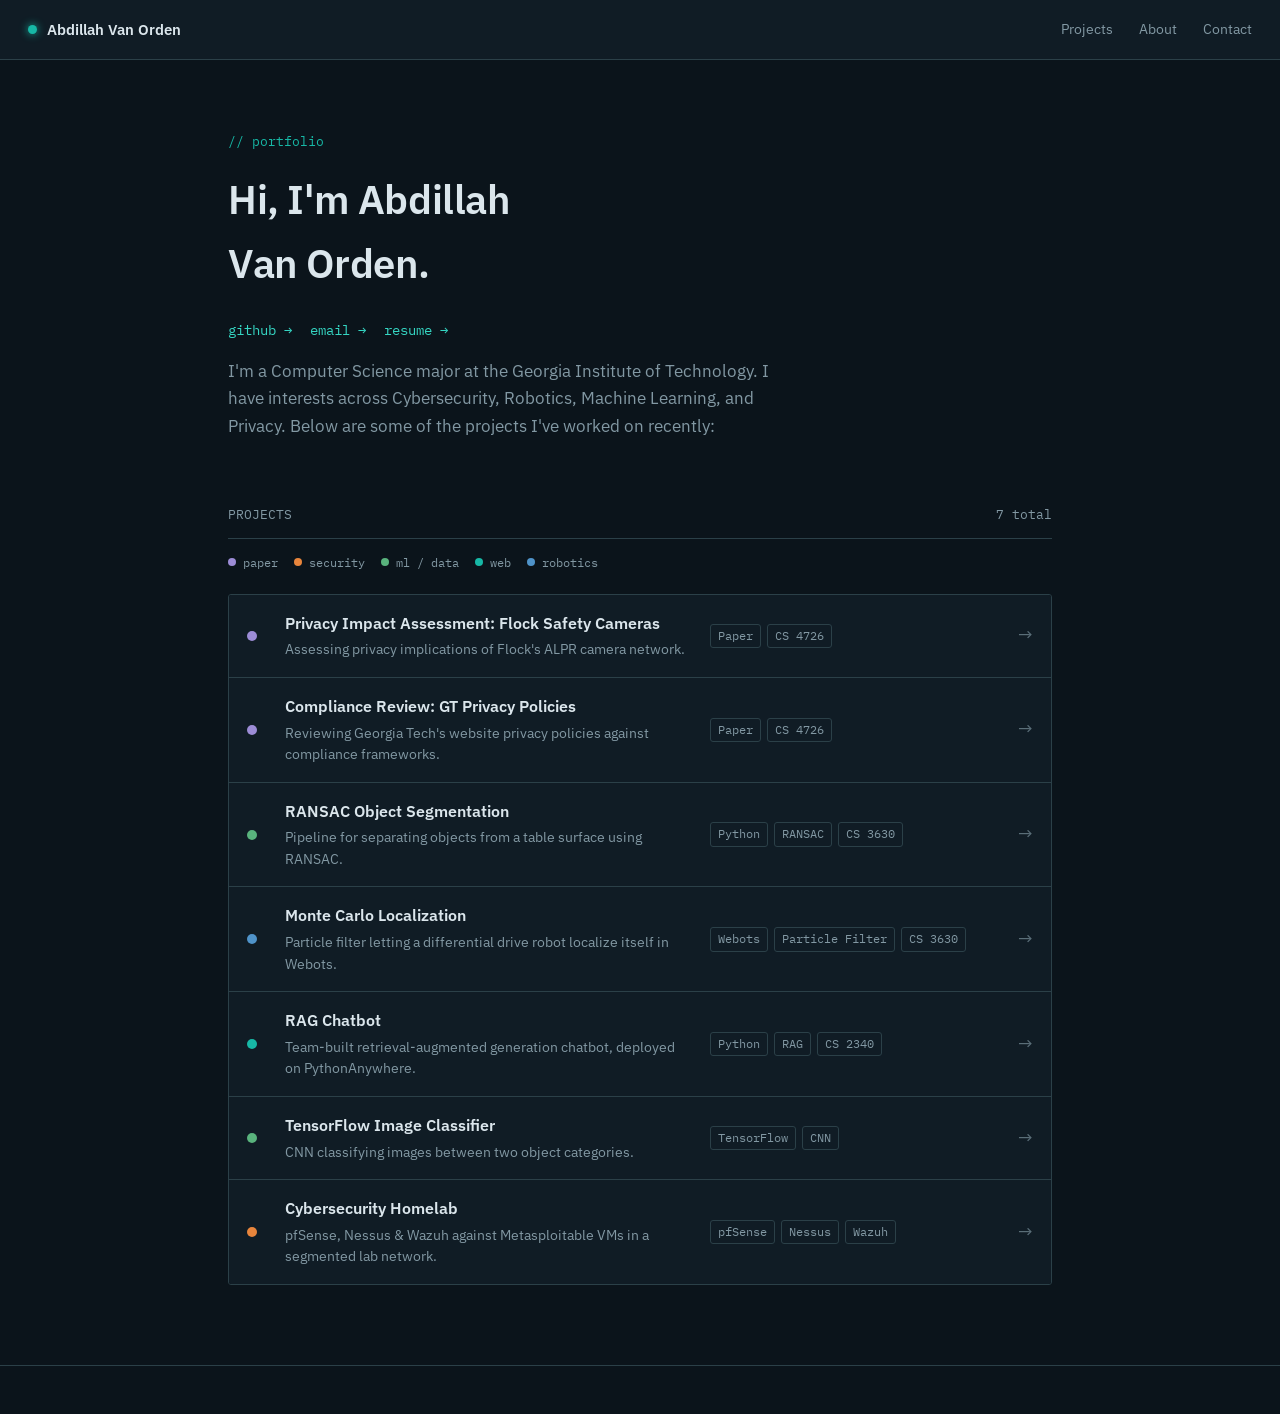
==== index.html @ fdf18fa0 "Update portfolio site" ====
<!DOCTYPE html>
<html lang="en">
<head>
<meta charset="UTF-8">
<meta name="viewport" content="width=device-width, initial-scale=1.0">
<title>Abdillah Van Orden - Portfolio</title>
<meta name="description" content="Projects and work by Abdillah Van Orden.">
<link rel="preconnect" href="https://fonts.googleapis.com">
<link href="https://fonts.googleapis.com/css2?family=IBM+Plex+Mono:wght@400;500&family=IBM+Plex+Sans:wght@400;500;600&display=swap" rel="stylesheet">
<link rel="stylesheet" href="css/style.css">
</head>
<body>

<header class="topbar">
  <a class="brand" href="index.html">
    <span class="brand__dot"></span>
    Abdillah Van Orden
  </a>
  <nav class="topnav">
    <a href="#projects">Projects</a>
    <a href="#about">About</a>
    <a href="mailto:abdillahvanorden07@gmail.com">Contact</a>
  </nav>
</header>

<main>
  <section class="hero" id="about">
    <div class="hero__eyebrow">// portfolio</div>
    <h1>Hi, I'm Abdillah Van Orden.</h1>
    <div class="hero__links">
      <a href="https://github.com/vanordenabdillah" target="_blank" rel="noopener">github →</a>
      <a href="mailto:abdillahvanorden07@gmail.com">email →</a>
      <a href="#" target="_blank" rel="noopener">resume →</a>
    </div>
    <p>
      I'm a Computer Science major at the Georgia Institute of Technology.
      I have interests across Cybersecurity, Robotics, Machine Learning, and 
      Privacy. Below are some of the projects I've worked on recently:
    </p>
  </section>

  <section class="section" id="projects">
    <div class="section__label">
      <span>PROJECTS</span>
      <span>7 total</span>
    </div>

    <div class="legend">
      <span class="legend__item"><span class="legend__dot" style="--dot-color: var(--c-paper)"></span>paper</span>
      <span class="legend__item"><span class="legend__dot" style="--dot-color: var(--c-security)"></span>security</span>
      <span class="legend__item"><span class="legend__dot" style="--dot-color: var(--c-data)"></span>ml / data</span>
      <span class="legend__item"><span class="legend__dot" style="--dot-color: var(--c-web)"></span>web</span>
      <span class="legend__item"><span class="legend__dot" style="--dot-color: var(--c-robotics)"></span>robotics</span>
    </div>

    <ul class="scan-list">

      <li class="scan-row" style="--dot-color: var(--c-paper)">
        <span class="scan-row__dot" aria-hidden="true"></span>
        <span class="scan-row__main">
          <a href="projects/flock-cameras-pia.html">Privacy Impact Assessment: Flock Safety Cameras</a>
          <div class="scan-row__desc">Assessing privacy implications of Flock's ALPR camera network.</div>
        </span>
        <span class="scan-row__tags">
          <span class="tag">Paper</span>
          <span class="tag">CS 4726</span>
        </span>
        <a href="projects/flock-cameras-pia.html" class="scan-row__arrow" aria-label="View paper">→</a>
      </li>

      <li class="scan-row" style="--dot-color: var(--c-paper)">
        <span class="scan-row__dot" aria-hidden="true"></span>
        <span class="scan-row__main">
          <a href="projects/gt-privacy-compliance.html">Compliance Review: GT Privacy Policies</a>
          <div class="scan-row__desc">Reviewing Georgia Tech's website privacy policies against compliance frameworks.</div>
        </span>
        <span class="scan-row__tags">
          <span class="tag">Paper</span>
          <span class="tag">CS 4726</span>
        </span>
        <a href="projects/gt-privacy-compliance.html" class="scan-row__arrow" aria-label="View paper">→</a>
      </li>

      <li class="scan-row" style="--dot-color: var(--c-data)">
        <span class="scan-row__dot" aria-hidden="true"></span>
        <span class="scan-row__main">
          <a href="projects/ransac-segmentation.html">RANSAC Object Segmentation</a>
          <div class="scan-row__desc">Pipeline for separating objects from a table surface using RANSAC.</div>
        </span>
        <span class="scan-row__tags">
          <span class="tag">Python</span>
          <span class="tag">RANSAC</span>
          <span class="tag">CS 3630</span>
        </span>
        <a href="projects/ransac-segmentation.html" class="scan-row__arrow" aria-label="View project">→</a>
      </li>

      <li class="scan-row" style="--dot-color: var(--c-robotics)">
        <span class="scan-row__dot" aria-hidden="true"></span>
        <span class="scan-row__main">
          <a href="projects/monte-carlo-localization.html">Monte Carlo Localization</a>
          <div class="scan-row__desc">Particle filter letting a differential drive robot localize itself in Webots.</div>
        </span>
        <span class="scan-row__tags">
          <span class="tag">Webots</span>
          <span class="tag">Particle Filter</span>
          <span class="tag">CS 3630</span>
        </span>
        <a href="projects/monte-carlo-localization.html" class="scan-row__arrow" aria-label="View project">→</a>
      </li>

      <li class="scan-row" style="--dot-color: var(--c-web)">
        <span class="scan-row__dot" aria-hidden="true"></span>
        <span class="scan-row__main">
          <a href="projects/rag-chatbot.html">RAG Chatbot</a>
          <div class="scan-row__desc">Team-built retrieval-augmented generation chatbot, deployed on PythonAnywhere.</div>
        </span>
        <span class="scan-row__tags">
          <span class="tag">Python</span>
          <span class="tag">RAG</span>
          <span class="tag">CS 2340</span>
        </span>
        <a href="projects/rag-chatbot.html" class="scan-row__arrow" aria-label="View project">→</a>
      </li>

      <li class="scan-row" style="--dot-color: var(--c-data)">
        <span class="scan-row__dot" aria-hidden="true"></span>
        <span class="scan-row__main">
          <a href="projects/tensorflow-classifier.html">TensorFlow Image Classifier</a>
          <div class="scan-row__desc">CNN classifying images between two object categories.</div>
        </span>
        <span class="scan-row__tags">
          <span class="tag">TensorFlow</span>
          <span class="tag">CNN</span>
        </span>
        <a href="projects/tensorflow-classifier.html" class="scan-row__arrow" aria-label="View project">→</a>
      </li>

      <li class="scan-row" style="--dot-color: var(--c-security)">
        <span class="scan-row__dot" aria-hidden="true"></span>
        <span class="scan-row__main">
          <a href="projects/cybersecurity-homelab.html">Cybersecurity Homelab</a>
          <div class="scan-row__desc">pfSense, Nessus &amp; Wazuh against Metasploitable VMs in a segmented lab network.</div>
        </span>
        <span class="scan-row__tags">
          <span class="tag">pfSense</span>
          <span class="tag">Nessus</span>
          <span class="tag">Wazuh</span>
        </span>
        <a href="projects/cybersecurity-homelab.html" class="scan-row__arrow" aria-label="View project">→</a>
      </li>

    </ul>
  </section>
</main>

<footer class="site-footer">
</footer>

<script src="js/main.js"></script>
</body>
</html>
---- css/style.css ----
:root {
  /* surfaces */
  --navy-950: #0b141b;
  --navy-900: #101c25;
  --navy-800: #172631;
  --navy-700: #1f3441;
  --line: #2b4048;

  /* text */
  --text: #dbe6ec;
  --text-dim: #8298a3;
  --text-faint: #5a6e78;

  /* accent */
  --teal: #17b8a6;
  --teal-bright: #35d6c3;
  --teal-dim: #0d8a7c;

  /* status / category colors (used to encode project type, not decoration) */
  --c-web: #17b8a6;
  --c-robotics: #4f93c9;
  --c-data: #59b37d;
  --c-security: #e8853c;
  --c-paper: #9c8cd6;

  --font-sans: 'IBM Plex Sans', -apple-system, BlinkMacSystemFont, 'Segoe UI', sans-serif;
  --font-mono: 'IBM Plex Mono', 'SFMono-Regular', Consolas, monospace;

  --radius: 3px;
  --sidebar-w: 240px;
}

* { box-sizing: border-box; }

html {
  scroll-behavior: smooth;
  scroll-padding-top: 76px;
}

body {
  margin: 0;
  background: var(--navy-950);
  color: var(--text);
  font-family: var(--font-sans);
  font-size: 16px;
  line-height: 1.6;
  -webkit-font-smoothing: antialiased;
}

a {
  color: var(--teal-bright);
  text-decoration: none;
}
a:hover { text-decoration: underline; }

:focus-visible {
  outline: 2px solid var(--teal-bright);
  outline-offset: 2px;
}

h1, h2, h3 {
  font-weight: 600;
  letter-spacing: -0.01em;
  margin: 0 0 0.5em;
}

/* ---------------------------------------------------------
   Top bar
   --------------------------------------------------------- */
.topbar {
  position: sticky;
  top: 0;
  z-index: 20;
  display: flex;
  align-items: center;
  justify-content: space-between;
  height: 60px;
  padding: 0 28px;
  background: var(--navy-900);
  border-bottom: 1px solid var(--line);
}

.brand {
  display: flex;
  align-items: center;
  gap: 10px;
  font-weight: 600;
  color: var(--text);
  font-size: 15px;
}

.brand__dot {
  width: 9px;
  height: 9px;
  border-radius: 50%;
  background: var(--teal);
  box-shadow: 0 0 8px var(--teal);
  flex-shrink: 0;
}

.brand:hover { text-decoration: none; }

.topnav {
  display: flex;
  gap: 26px;
  font-size: 14px;
}

.topnav a {
  color: var(--text-dim);
}
.topnav a:hover {
  color: var(--text);
  text-decoration: none;
}

.breadcrumb {
  font-family: var(--font-mono);
  font-size: 13px;
  color: var(--text-dim);
}
.breadcrumb a { color: var(--text-dim); }
.breadcrumb a:hover { color: var(--teal-bright); }
.breadcrumb__sep { margin: 0 8px; color: var(--text-faint); }
.breadcrumb__current { color: var(--text); }

/* ---------------------------------------------------------
   Landing / hero
   --------------------------------------------------------- */
.hero {
  max-width: 880px;
  margin: 0 auto;
  padding: 72px 28px 48px;
}

.hero__eyebrow {
  font-family: var(--font-mono);
  font-size: 13px;
  color: var(--teal);
  margin-bottom: 14px;
}

.hero h1 {
  font-size: clamp(28px, 4vw, 40px);
  max-width: 14ch;
}

.hero p {
  max-width: 56ch;
  color: var(--text-dim);
  font-size: 17px;
}

.hero__links {
  margin-top: 24px;
  display: flex;
  gap: 18px;
  font-family: var(--font-mono);
  font-size: 14px;
}

/* ---------------------------------------------------------
   Project list ("scan list" pattern)
   --------------------------------------------------------- */
.section {
  max-width: 880px;
  margin: 0 auto;
  padding: 0 28px 80px;
}

.section__label {
  font-family: var(--font-mono);
  font-size: 13px;
  color: var(--text-dim);
  border-bottom: 1px solid var(--line);
  padding-bottom: 12px;
  margin-bottom: 4px;
  display: flex;
  justify-content: space-between;
}

.legend {
  display: flex;
  flex-wrap: wrap;
  gap: 16px;
  margin: 14px 0 22px;
  font-family: var(--font-mono);
  font-size: 12px;
  color: var(--text-dim);
}
.legend__item {
  display: flex;
  align-items: center;
  gap: 7px;
}
.legend__dot {
  width: 8px;
  height: 8px;
  border-radius: 50%;
  background: var(--dot-color, var(--teal));
  flex-shrink: 0;
}

.scan-list {
  list-style: none;
  margin: 0;
  padding: 0;
  border: 1px solid var(--line);
  border-radius: var(--radius);
  overflow: hidden;
}

.scan-row {
  display: grid;
  grid-template-columns: 20px 1.4fr 1fr auto;
  align-items: center;
  gap: 18px;
  padding: 16px 18px;
  background: var(--navy-900);
  border-bottom: 1px solid var(--line);
  transition: background 0.12s ease;
}
.scan-row:last-child { border-bottom: none; }

.scan-row:hover,
.scan-row:focus-within {
  background: var(--navy-800);
}

.scan-row__dot {
  width: 10px;
  height: 10px;
  border-radius: 50%;
  background: var(--dot-color, var(--teal));
}

.scan-row__main a {
  color: var(--text);
  font-weight: 600;
  font-size: 15.5px;
}
.scan-row__main a:hover { color: var(--teal-bright); text-decoration: none; }

.scan-row__desc {
  color: var(--text-dim);
  font-size: 13.5px;
  margin-top: 3px;
}

.scan-row__tags {
  display: flex;
  flex-wrap: wrap;
  gap: 6px;
  justify-content: flex-start;
}

.tag {
  font-family: var(--font-mono);
  font-size: 11.5px;
  color: var(--text-dim);
  border: 1px solid var(--line);
  border-radius: var(--radius);
  padding: 2px 7px;
  white-space: nowrap;
}

.scan-row__arrow {
  color: var(--text-faint);
  font-size: 18px;
}
.scan-row:hover .scan-row__arrow { color: var(--teal-bright); }

.scan-row__type {
  font-family: var(--font-mono);
  font-size: 11px;
  color: var(--text-dim);
  text-transform: uppercase;
  letter-spacing: 0.04em;
}

/* ---------------------------------------------------------
   Project detail page: sidebar + content
   --------------------------------------------------------- */
.layout {
  display: flex;
  align-items: flex-start;
  max-width: 1080px;
  margin: 0 auto;
  padding: 32px 28px 100px;
  gap: 48px;
}

.sidenav {
  width: var(--sidebar-w);
  flex-shrink: 0;
  position: sticky;
  top: 92px;
}

.sidenav__title {
  font-family: var(--font-mono);
  font-size: 11px;
  color: var(--text-faint);
  text-transform: uppercase;
  letter-spacing: 0.06em;
  margin-bottom: 10px;
  padding-left: 14px;
}

.sidenav ul {
  list-style: none;
  margin: 0;
  padding: 0;
  border-left: 1px solid var(--line);
}

.sidenav li { margin: 0; }

.sidenav a {
  display: block;
  padding: 7px 14px;
  margin-left: -1px;
  border-left: 2px solid transparent;
  color: var(--text-dim);
  font-size: 14px;
}
.sidenav a:hover {
  color: var(--text);
  text-decoration: none;
}
.sidenav a.active {
  color: var(--teal-bright);
  border-left-color: var(--teal);
  background: rgba(23, 184, 166, 0.06);
}

.content {
  flex: 1;
  min-width: 0;
}

.project-header {
  margin-bottom: 8px;
}

.project-header__meta {
  display: flex;
  align-items: center;
  gap: 10px;
  margin-bottom: 14px;
}

.project-header__desc {
  color: var(--text-dim);
  font-size: 16.5px;
  max-width: 62ch;
}

.project-header__links {
  margin-top: 18px;
  display: flex;
  gap: 20px;
  font-family: var(--font-mono);
  font-size: 13.5px;
}

.project-section {
  padding-top: 40px;
  margin-top: 40px;
  border-top: 1px solid var(--line);
  scroll-margin-top: 92px;
}
.project-section:first-of-type {
  border-top: none;
  margin-top: 24px;
  padding-top: 0;
}

.project-section h2 {
  font-size: 13px;
  font-family: var(--font-mono);
  text-transform: uppercase;
  letter-spacing: 0.06em;
  color: var(--teal);
  margin-bottom: 16px;
}

.project-section p {
  max-width: 68ch;
  color: var(--text);
}

.project-section p + p { margin-top: 14px; }

.project-section ul {
  max-width: 68ch;
  color: var(--text);
  padding-left: 20px;
}
.project-section li { margin-bottom: 6px; }

.project-section pre {
  background: var(--navy-900);
  border: 1px solid var(--line);
  border-radius: var(--radius);
  padding: 16px;
  overflow-x: auto;
  font-family: var(--font-mono);
  font-size: 13.5px;
  color: var(--text-dim);
  max-width: 68ch;
}

/* screenshot gallery - figure shows a dashed placeholder until an <img>
   is added inside it, at which point :has() switches it to a solid frame */
.screenshot-grid {
  display: grid;
  grid-template-columns: repeat(auto-fit, minmax(240px, 1fr));
  gap: 22px;
  margin: 18px 0 8px;
  max-width: 780px;
}

.screenshot {
  aspect-ratio: 16 / 10;
  background: var(--navy-900);
  border: 1px dashed var(--line);
  border-radius: var(--radius);
  display: flex;
  align-items: center;
  justify-content: center;
  padding: 14px;
  text-align: center;
  overflow: hidden;
}
.screenshot:has(img) {
  border-style: solid;
  padding: 0;
}
.screenshot img {
  width: 100%;
  height: 100%;
  object-fit: cover;
  display: block;
}
.screenshot__label {
  font-family: var(--font-mono);
  font-size: 11.5px;
  line-height: 1.6;
  color: var(--text-faint);
}
.screenshot__caption {
  margin-top: 9px;
  font-size: 13px;
  color: var(--text-dim);
}

/* embedded PDF viewer, used on paper-type project pages */
.paper-embed {
  border: 1px solid var(--line);
  border-radius: var(--radius);
  overflow: hidden;
  margin: 18px 0;
  background: var(--navy-900);
  max-width: 780px;
}
.paper-embed iframe {
  width: 100%;
  height: 75vh;
  min-height: 460px;
  border: none;
  display: block;
  background: var(--navy-800);
}
.paper-embed__bar {
  display: flex;
  justify-content: space-between;
  align-items: center;
  padding: 9px 14px;
  border-top: 1px solid var(--line);
  font-family: var(--font-mono);
  font-size: 12px;
  color: var(--text-dim);
}

.stat-row {
  display: flex;
  gap: 32px;
  flex-wrap: wrap;
  margin-top: 4px;
}

.stat {
  font-family: var(--font-mono);
}
.stat__value {
  font-size: 22px;
  color: var(--text);
  font-weight: 600;
}
.stat__label {
  font-size: 12px;
  color: var(--text-faint);
}

/* mobile nav toggle (hidden on desktop) */
.nav-toggle {
  display: none;
}

/* ---------------------------------------------------------
   Footer
   --------------------------------------------------------- */
.site-footer {
  border-top: 1px solid var(--line);
  padding: 24px 28px;
  text-align: center;
  color: var(--text-faint);
  font-size: 13px;
  font-family: var(--font-mono);
}

/* ---------------------------------------------------------
   Responsive
   --------------------------------------------------------- */
@media (max-width: 760px) {
  .topnav { display: none; }

  .layout {
    flex-direction: column;
    padding: 20px 20px 80px;
    gap: 0;
  }

  .sidenav {
    position: static;
    width: 100%;
    margin-bottom: 28px;
  }

  .sidenav ul {
    display: flex;
    overflow-x: auto;
    border-left: none;
    border-bottom: 1px solid var(--line);
  }

  .sidenav li { flex-shrink: 0; }

  .sidenav a {
    border-left: none;
    border-bottom: 2px solid transparent;
    margin-left: 0;
    margin-bottom: -1px;
  }
  .sidenav a.active {
    border-bottom-color: var(--teal);
    background: none;
  }

  .scan-row {
    grid-template-columns: 14px 1fr auto;
  }
  .scan-row__tags { display: none; }
}

@media (prefers-reduced-motion: reduce) {
  html { scroll-behavior: auto; }
  * { transition: none !important; }
}
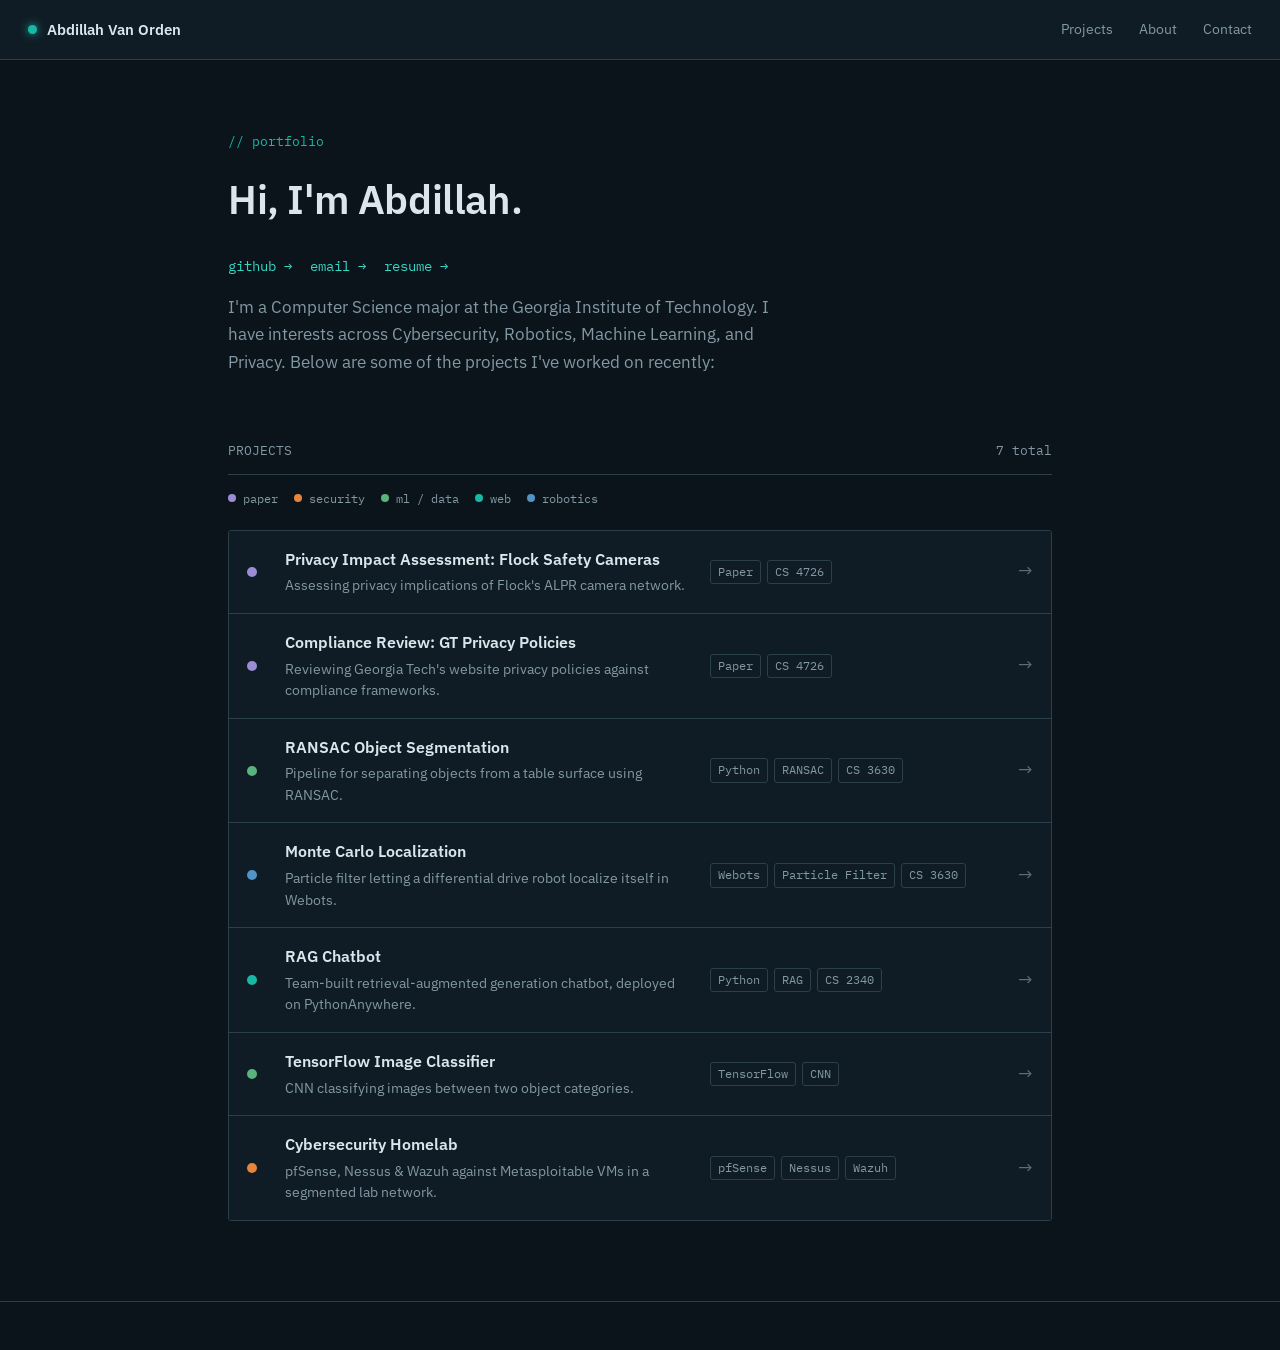
==== commit d3320cab: "Update introduction name in index.html you don't get to see my last name..." ====
--- a/index.html
+++ b/index.html
@@ -26,7 +26,7 @@
 <main>
   <section class="hero" id="about">
     <div class="hero__eyebrow">// portfolio</div>
-    <h1>Hi, I'm Abdillah Van Orden.</h1>
+    <h1>Hi, I'm Abdillah.</h1>
     <div class="hero__links">
       <a href="https://github.com/vanordenabdillah" target="_blank" rel="noopener">github →</a>
       <a href="mailto:abdillahvanorden07@gmail.com">email →</a>
